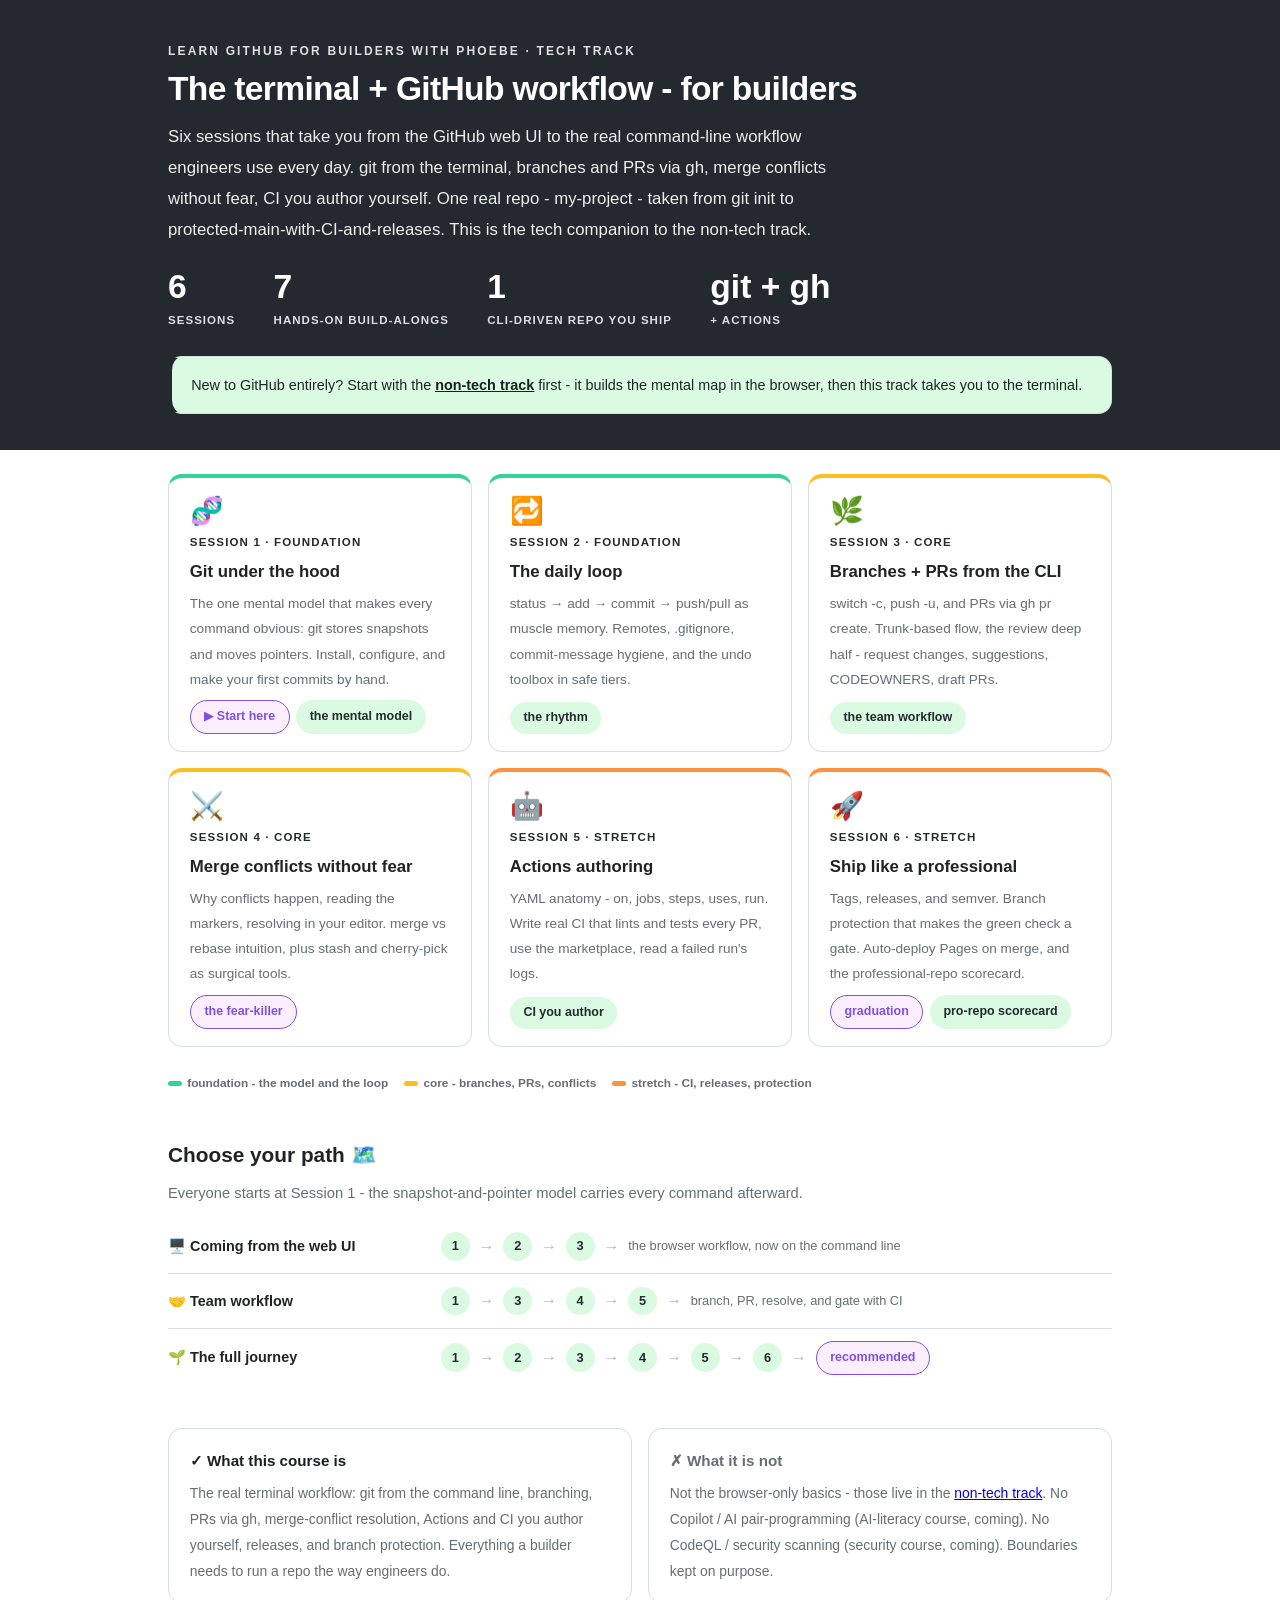
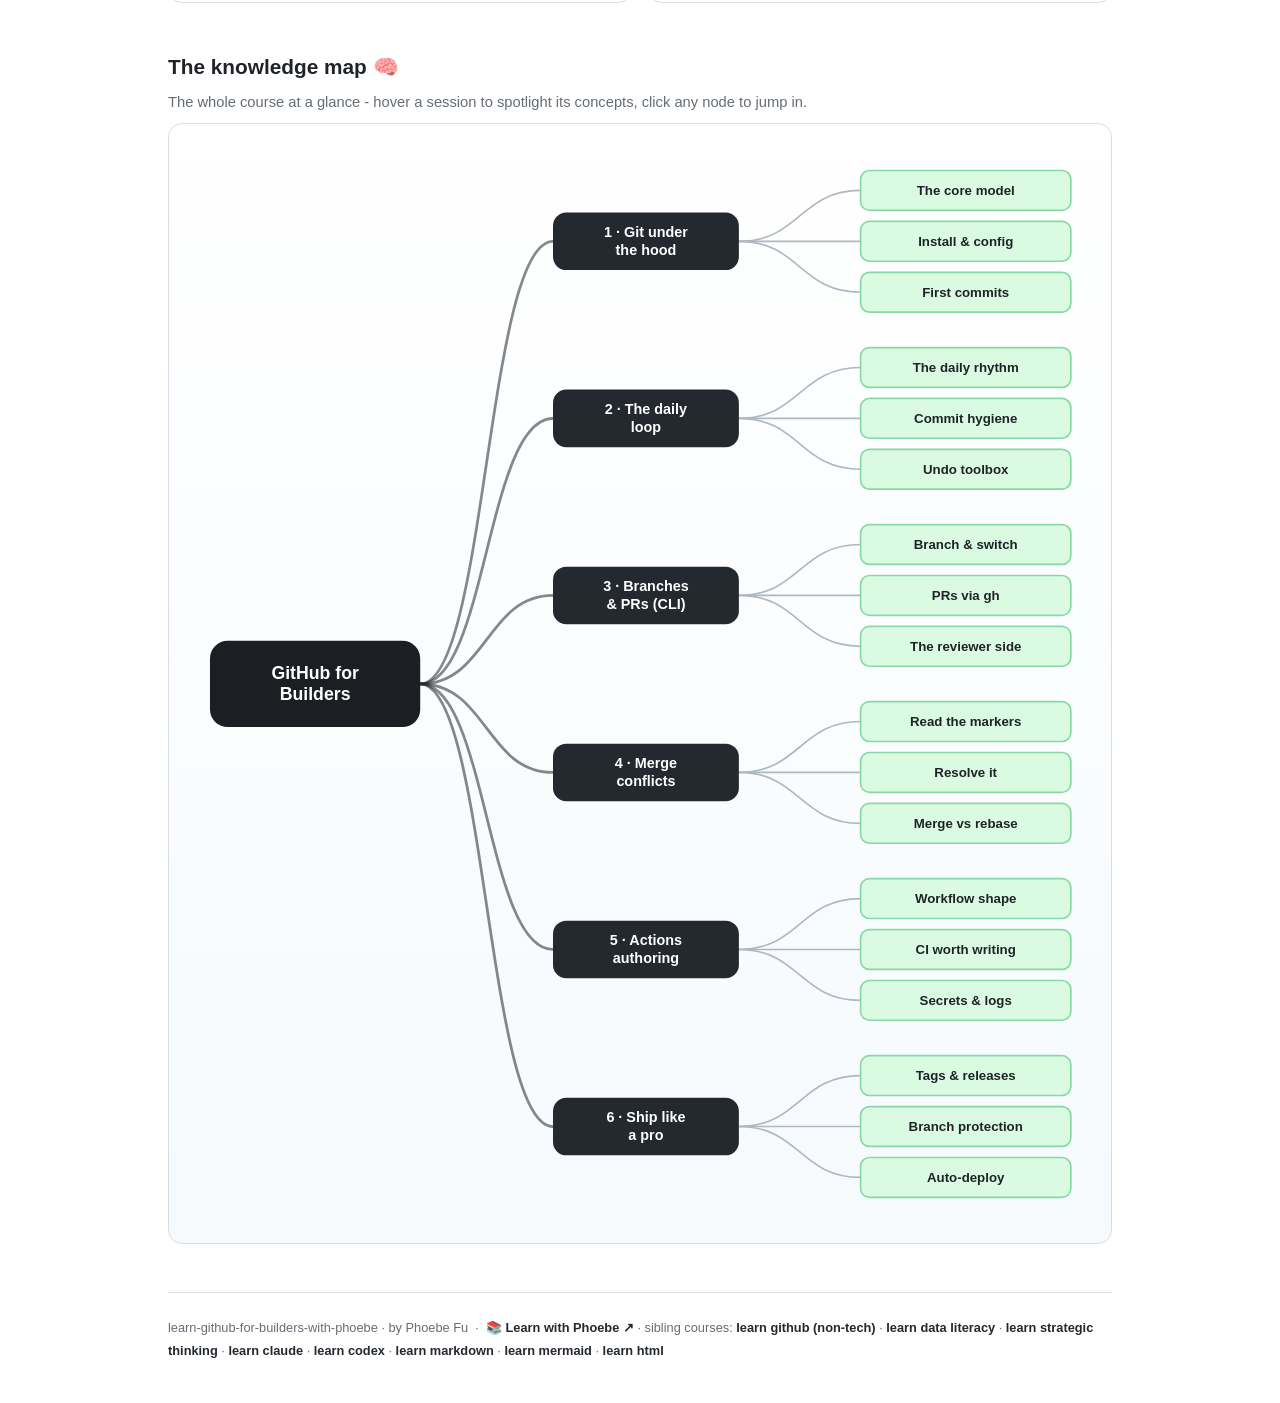
==== index.html @ 773cccbc "Add Learn with Phoebe hub backlink to footers" ====
<!DOCTYPE html>
<html lang="en">
<head>
<meta charset="UTF-8">
<meta name="viewport" content="width=device-width, initial-scale=1.0">
<title>learn github for builders with phoebe - the terminal + GitHub workflow</title>
<link rel="stylesheet" href="assets/style.css?v=1">
<style>
  .stats-row { display: flex; gap: 2.4rem; margin-top: 1.5rem; flex-wrap: wrap; }
  .stat b { display: block; font-size: 2.1rem; font-weight: 800; line-height: 1.05; font-variant-numeric: tabular-nums; }
  .stat span { font-size: .72rem; opacity: .85; text-transform: uppercase; letter-spacing: .09em; font-weight: 600; }

  .course-grid { display: grid; grid-template-columns: repeat(auto-fit, minmax(17rem, 1fr)); gap: 1rem; margin-top: 1.5rem; }
  .course-card {
    border: 1px solid var(--hairline);
    border-top: 4px solid var(--diff, var(--indigo));
    border-radius: var(--radius);
    padding: 1.2rem 1.3rem 1.1rem;
    display: flex;
    flex-direction: column;
    gap: .5rem;
    text-decoration: none;
    color: var(--ink);
    background: #fff;
    transition: box-shadow .15s ease, border-color .15s ease, transform .15s ease;
    position: relative;
  }
  .course-card:hover { border-color: var(--indigo-soft); border-top-color: var(--diff, var(--indigo)); box-shadow: 0 8px 28px rgba(27,31,35,.13); transform: translateY(-3px); }
  .course-card .cicon { font-size: 1.7rem; line-height: 1; }
  .course-card .cnum { font-size: .72rem; font-weight: 700; color: var(--indigo); text-transform: uppercase; letter-spacing: .1em; }
  .course-card h3 { font-size: 1.05rem; font-weight: 800; line-height: 1.3; }
  .course-card p { font-size: .85rem; color: var(--muted); flex: 1; }
  .course-card .meta { display: flex; gap: .4rem; flex-wrap: wrap; }

  .diff-legend { display: flex; gap: 1rem; margin-top: 1.6rem; font-size: .74rem; color: var(--muted); font-weight: 600; flex-wrap: wrap; }
  .diff-legend i { display: inline-block; width: .85rem; height: .35rem; border-radius: 999px; margin-right: .35rem; vertical-align: middle; }

  .paths { margin-top: 2.6rem; }
  .paths h2 { font-size: 1.3rem; font-weight: 800; margin-bottom: .3rem; }
  .paths .plede { color: var(--muted); font-size: .92rem; margin-bottom: .8rem; }
  .path { display: flex; gap: .55rem; align-items: center; padding: .75rem 0; border-bottom: .5px solid var(--hairline); flex-wrap: wrap; }
  .path:last-child { border-bottom: none; }
  .path b { min-width: 16.5rem; font-size: .9rem; }
  .path .pstep { background: var(--indigo-50); color: var(--indigo); border-radius: 999px; padding: .16rem .68rem; font-weight: 700; font-size: .8rem; text-decoration: none; transition: all .12s ease; }
  .path .pstep:hover { background: var(--indigo); color: #fff; }
  .path .parr { color: var(--faint); font-weight: 700; }

  .isnot { display: grid; grid-template-columns: repeat(auto-fit, minmax(17rem, 1fr)); gap: 1rem; margin-top: 2.6rem; }
  .isnot .half { border: 1px solid var(--hairline); border-radius: var(--radius); padding: 1.1rem 1.3rem; background: #fff; }
  .isnot .half h3 { font-size: .95rem; font-weight: 800; margin-bottom: .4rem; }
  .isnot .half p { font-size: .87rem; color: var(--muted); }
  .isnot .is h3 { color: var(--indigo-deep); }
  .isnot .not h3 { color: var(--muted); }

  .newto { margin-top: 1.4rem; border: 1px solid var(--hairline); border-left: 4px solid var(--indigo); border-radius: var(--radius); padding: .9rem 1.2rem; background: var(--indigo-50); color: var(--ink); font-size: .9rem; }
  .newto a { color: var(--indigo-deep); font-weight: 700; }

  .mm-section { margin-top: 1.6rem; }
  .mm-section h2 { font-size: 1.3rem; font-weight: 800; margin-bottom: .2rem; }
  .mm-section .mm-lede { color: var(--muted); font-size: .92rem; margin-bottom: .4rem; }
  .mm-wrap { border: 1px solid var(--hairline); border-radius: var(--radius); background: linear-gradient(180deg,#fff, #F6FAFD); padding: .6rem; overflow-x: auto; }
  .mm-svg { width: 100%; height: auto; display: block; max-width: 60rem; margin: 0 auto; min-width: 34rem; }
  .mm-link { cursor: pointer; text-decoration: none; }
  .mm-node rect { transition: opacity .15s ease, filter .15s ease; }
  .mm-node text { pointer-events: none; }
  .mm-link:hover .mm-node rect { filter: brightness(1.06); }
  .mm-edge { transition: opacity .15s ease; }
</style>
</head>
<body>

<header class="masthead">
  <div class="wrap">
    <div class="eyebrow">Learn GitHub for Builders with Phoebe · Tech track</div>
    <h1>The terminal + GitHub workflow - <span class="accent">for builders</span></h1>
    <p class="sub">Six sessions that take you from the GitHub web UI to the real command-line workflow engineers use every day. git from the terminal, branches and PRs via gh, merge conflicts without fear, CI you author yourself. One real repo - my-project - taken from git init to protected-main-with-CI-and-releases. This is the tech companion to the non-tech track.</p>
    <div class="stats-row">
      <div class="stat"><b data-count="6">6</b><span>sessions</span></div>
      <div class="stat"><b data-count="7">7</b><span>hands-on build-alongs</span></div>
      <div class="stat"><b data-count="1">1</b><span>CLI-driven repo you ship</span></div>
      <div class="stat"><b>git + gh</b><span>+ Actions</span></div>
    </div>
    <div class="newto">
      New to GitHub entirely? Start with the <a href="https://phoebefu6.github.io/learn-github-with-phoebe/">non-tech track</a> first - it builds the mental map in the browser, then this track takes you to the terminal.
    </div>
  </div>
</header>

<main class="wrap">
  

  <section class="section">
    <div class="course-grid">
      <a class="course-card" href="courses/01-git-under-the-hood.html" style="--diff:#34D399">
        <span class="cicon">🧬</span>
        <span class="cnum">Session 1 · foundation</span>
        <h3>Git under the hood</h3>
        <p>The one mental model that makes every command obvious: git stores snapshots and moves pointers. Install, configure, and make your first commits by hand.</p>
        <span class="meta"><span class="pill amber">▶ Start here</span><span class="pill light">the mental model</span></span>
      </a>
      <a class="course-card" href="courses/02-the-daily-loop.html" style="--diff:#34D399">
        <span class="cicon">🔁</span>
        <span class="cnum">Session 2 · foundation</span>
        <h3>The daily loop</h3>
        <p>status → add → commit → push/pull as muscle memory. Remotes, .gitignore, commit-message hygiene, and the undo toolbox in safe tiers.</p>
        <span class="meta"><span class="pill light">the rhythm</span></span>
      </a>
      <a class="course-card" href="courses/03-branches-and-prs-cli.html" style="--diff:#FBBF24">
        <span class="cicon">🌿</span>
        <span class="cnum">Session 3 · core</span>
        <h3>Branches + PRs from the CLI</h3>
        <p>switch -c, push -u, and PRs via gh pr create. Trunk-based flow, the review deep half - request changes, suggestions, CODEOWNERS, draft PRs.</p>
        <span class="meta"><span class="pill light">the team workflow</span></span>
      </a>
      <a class="course-card" href="courses/04-merge-conflicts.html" style="--diff:#FBBF24">
        <span class="cicon">⚔️</span>
        <span class="cnum">Session 4 · core</span>
        <h3>Merge conflicts without fear</h3>
        <p>Why conflicts happen, reading the markers, resolving in your editor. merge vs rebase intuition, plus stash and cherry-pick as surgical tools.</p>
        <span class="meta"><span class="pill amber">the fear-killer</span></span>
      </a>
      <a class="course-card" href="courses/05-actions-authoring.html" style="--diff:#FB923C">
        <span class="cicon">🤖</span>
        <span class="cnum">Session 5 · stretch</span>
        <h3>Actions authoring</h3>
        <p>YAML anatomy - on, jobs, steps, uses, run. Write real CI that lints and tests every PR, use the marketplace, read a failed run's logs.</p>
        <span class="meta"><span class="pill light">CI you author</span></span>
      </a>
      <a class="course-card" href="courses/06-ship-like-a-pro.html" style="--diff:#FB923C">
        <span class="cicon">🚀</span>
        <span class="cnum">Session 6 · stretch</span>
        <h3>Ship like a professional</h3>
        <p>Tags, releases, and semver. Branch protection that makes the green check a gate. Auto-deploy Pages on merge, and the professional-repo scorecard.</p>
        <span class="meta"><span class="pill amber">graduation</span><span class="pill light">pro-repo scorecard</span></span>
      </a>
    </div>
    <div class="diff-legend">
      <span><i style="background:#34D399"></i>foundation - the model and the loop</span>
      <span><i style="background:#FBBF24"></i>core - branches, PRs, conflicts</span>
      <span><i style="background:#FB923C"></i>stretch - CI, releases, protection</span>
    </div>

    <div class="paths">
      <h2>Choose your path 🗺️</h2>
      <p class="plede">Everyone starts at Session 1 - the snapshot-and-pointer model carries every command afterward.</p>
      <div class="path"><b>🖥️ Coming from the web UI</b>
        <a class="pstep" href="courses/01-git-under-the-hood.html">1</a><span class="parr">→</span>
        <a class="pstep" href="courses/02-the-daily-loop.html">2</a><span class="parr">→</span>
        <a class="pstep" href="courses/03-branches-and-prs-cli.html">3</a><span class="parr">→</span>
        <span style="font-size:.8rem;color:var(--muted)">the browser workflow, now on the command line</span>
      </div>
      <div class="path"><b>🤝 Team workflow</b>
        <a class="pstep" href="courses/01-git-under-the-hood.html">1</a><span class="parr">→</span>
        <a class="pstep" href="courses/03-branches-and-prs-cli.html">3</a><span class="parr">→</span>
        <a class="pstep" href="courses/04-merge-conflicts.html">4</a><span class="parr">→</span>
        <a class="pstep" href="courses/05-actions-authoring.html">5</a><span class="parr">→</span>
        <span style="font-size:.8rem;color:var(--muted)">branch, PR, resolve, and gate with CI</span>
      </div>
      <div class="path"><b>🌱 The full journey</b>
        <a class="pstep" href="courses/01-git-under-the-hood.html">1</a><span class="parr">→</span>
        <a class="pstep" href="courses/02-the-daily-loop.html">2</a><span class="parr">→</span>
        <a class="pstep" href="courses/03-branches-and-prs-cli.html">3</a><span class="parr">→</span>
        <a class="pstep" href="courses/04-merge-conflicts.html">4</a><span class="parr">→</span>
        <a class="pstep" href="courses/05-actions-authoring.html">5</a><span class="parr">→</span>
        <a class="pstep" href="courses/06-ship-like-a-pro.html">6</a><span class="parr">→</span>
        <span class="pill amber">recommended</span>
      </div>
    </div>

    <div class="isnot">
      <div class="half is">
        <h3>✓ What this course is</h3>
        <p>The real terminal workflow: git from the command line, branching, PRs via gh, merge-conflict resolution, Actions and CI you author yourself, releases, and branch protection. Everything a builder needs to run a repo the way engineers do.</p>
      </div>
      <div class="half not">
        <h3>✗ What it is not</h3>
        <p>Not the browser-only basics - those live in the <a href="https://phoebefu6.github.io/learn-github-with-phoebe/">non-tech track</a>. No Copilot / AI pair-programming (AI-literacy course, coming). No CodeQL / security scanning (security course, coming). Boundaries kept on purpose.</p>
      </div>
    </div>
  </section>

  <section class="section mm-section">
    <h2>The knowledge map 🧠</h2>
    <p class="mm-lede">The whole course at a glance - hover a session to spotlight its concepts, click any node to jump in.</p>
    <div class="mm-wrap"><div id="mindmap"></div></div>
  </section>

  <footer class="pagefoot">
    <span>learn-github-for-builders-with-phoebe · by Phoebe Fu &nbsp;·&nbsp; 📚 <a href="https://phoebefu6.github.io/learn-with-phoebe/">Learn with Phoebe ↗</a> · sibling courses: <a href="https://phoebefu6.github.io/learn-github-with-phoebe/">learn github (non-tech)</a> · <a href="https://phoebefu6.github.io/learn-data-literacy-with-phoebe/">learn data literacy</a> · <a href="https://phoebefu6.github.io/learn-strategic-thinking-with-phoebe/">learn strategic thinking</a> · <a href="https://phoebefu6.github.io/learn-claude-with-phoebe/">learn claude</a> · <a href="https://phoebefu6.github.io/learn-codex-with-phoebe/">learn codex</a> · <a href="https://phoebefu6.github.io/learn-markdown-with-phoebe/">learn markdown</a> · <a href="https://phoebefu6.github.io/learn-mermaid-with-phoebe/">learn mermaid</a> · <a href="https://phoebefu6.github.io/learn-html-with-phoebe/">learn html</a></span>
  </footer>
</main>

<script>
window.MINDMAP_DATA = {
  title: "GitHub for\nBuilders",
  centerColor: "#1B1F23",
  sessions: [
    { label: "Git under\nthe hood", href: "courses/01-git-under-the-hood.html", color: "#34D399",
      concepts: [
        { label: "The core model", href: "courses/01-git-under-the-hood.html" },
        { label: "Install & config", href: "courses/01-git-under-the-hood.html" },
        { label: "First commits", href: "courses/01-git-under-the-hood.html" } ] },
    { label: "The daily\nloop", href: "courses/02-the-daily-loop.html", color: "#34D399",
      concepts: [
        { label: "The daily rhythm", href: "courses/02-the-daily-loop.html" },
        { label: "Commit hygiene", href: "courses/02-the-daily-loop.html" },
        { label: "Undo toolbox", href: "courses/02-the-daily-loop.html" } ] },
    { label: "Branches\n& PRs (CLI)", href: "courses/03-branches-and-prs-cli.html", color: "#FBBF24",
      concepts: [
        { label: "Branch & switch", href: "courses/03-branches-and-prs-cli.html" },
        { label: "PRs via gh", href: "courses/03-branches-and-prs-cli.html" },
        { label: "The reviewer side", href: "courses/03-branches-and-prs-cli.html" } ] },
    { label: "Merge\nconflicts", href: "courses/04-merge-conflicts.html", color: "#FBBF24",
      concepts: [
        { label: "Read the markers", href: "courses/04-merge-conflicts.html" },
        { label: "Resolve it", href: "courses/04-merge-conflicts.html" },
        { label: "Merge vs rebase", href: "courses/04-merge-conflicts.html" } ] },
    { label: "Actions\nauthoring", href: "courses/05-actions-authoring.html", color: "#FB923C",
      concepts: [
        { label: "Workflow shape", href: "courses/05-actions-authoring.html" },
        { label: "CI worth writing", href: "courses/05-actions-authoring.html" },
        { label: "Secrets & logs", href: "courses/05-actions-authoring.html" } ] },
    { label: "Ship like\na pro", href: "courses/06-ship-like-a-pro.html", color: "#FB923C",
      concepts: [
        { label: "Tags & releases", href: "courses/06-ship-like-a-pro.html" },
        { label: "Branch protection", href: "courses/06-ship-like-a-pro.html" },
        { label: "Auto-deploy", href: "courses/06-ship-like-a-pro.html" } ] }
  ]
};
</script>
<script src="assets/mindmap.js?v=12"></script>
<script src="assets/app.js?v=1"></script>
</body>
</html>
---- assets/style.css ----
/* learn-github-for-builders-with-phoebe - editorial bold design system
   Accent: github ink #24292F + green #2DA44E · Flagship: PR purple #8250DF */

:root {
  --indigo: #24292F;
  --indigo-deep: #1B1F23;
  --indigo-mid: #2DA44E;
  --indigo-soft: #86D9A3;
  --indigo-50: #DAFBE1;
  --ink: #1F2328;
  --muted: #656D76;
  --faint: #AFB8C1;
  --hairline: #D8DEE4;
  --amber: #8250DF;
  --amber-ink: #3E1F79;
  --amber-50: #FBEFFF;
  --paper: #FFFFFF;
  --code-bg: #0D1117;
  --code-ink: #E6EDF3;
  --radius: 14px;
}

* { margin: 0; padding: 0; box-sizing: border-box; }

html { font-size: 16px; scroll-behavior: smooth; }
html.zoom-125 { font-size: 20px; }
html.zoom-150 { font-size: 24px; }

body {
  font-family: "Inter", -apple-system, BlinkMacSystemFont, "Segoe UI", Roboto, sans-serif;
  background: var(--paper);
  color: var(--ink);
  line-height: 1.85;
  font-feature-settings: "tnum";
}

.wrap { max-width: 62rem; margin: 0 auto; padding: 0 1.5rem; }

/* ---------- header band ---------- */
.masthead {
  background: var(--indigo);
  color: #fff;
  padding: 2.5rem 0 2.25rem;
}
.masthead .eyebrow {
  font-size: .75rem;
  letter-spacing: .18em;
  text-transform: uppercase;
  opacity: .85;
  font-weight: 600;
}
.masthead h1 {
  font-size: 2.1rem;
  line-height: 1.15;
  font-weight: 800;
  margin: .5rem 0 .75rem;
  letter-spacing: -.02em;
}
.masthead h1 .accent { color: inherit; }
.masthead .sub { font-size: 1.05rem; opacity: .92; max-width: 44rem; }

.chip-row { display: flex; flex-wrap: wrap; gap: .5rem; margin-top: 1.1rem; }
.chip {
  display: inline-flex;
  align-items: center;
  gap: .35rem;
  border-radius: 999px;
  padding: .25rem .8rem;
  font-size: .78rem;
  font-weight: 600;
  white-space: nowrap;
}
.chip.level { background: #fff; color: var(--indigo); }
.chip.audience { background: rgba(255,255,255,.16); color: #fff; border: 1px solid rgba(255,255,255,.35); }
.chip.time { background: var(--ink); color: #fff; font-variant-numeric: tabular-nums; }

/* ---------- agenda bar ---------- */
.agenda {
  display: flex;
  border-radius: 999px;
  overflow: hidden;
  margin: 1.4rem 0 0;
  font-size: .72rem;
  font-weight: 600;
  text-align: center;
  color: #fff;
}
.agenda span { padding: .45rem .3rem; white-space: nowrap; overflow: hidden; text-overflow: ellipsis; }
.agenda .a1 { background: var(--indigo-deep); }
.agenda .a2 { background: var(--indigo-mid); }
.agenda .a3 { background: var(--amber); color: var(--amber-ink); }
.agenda .a4 { background: var(--indigo-soft); }

/* ---------- toolbar ---------- */
.toolbar {
  position: sticky;
  top: 0;
  z-index: 40;
  background: rgba(255,255,255,.94);
  backdrop-filter: blur(6px);
  border-bottom: 1px solid var(--hairline);
  padding: .55rem 0;
}
.toolbar .wrap { display: flex; align-items: center; gap: .6rem; }
.toolbar .crumb { font-size: .8rem; color: var(--muted); font-weight: 600; margin-right: auto; }
.toolbar .crumb a { color: var(--indigo); text-decoration: none; }
.btn {
  border: 1px solid var(--hairline);
  background: #fff;
  color: var(--ink);
  border-radius: 999px;
  padding: .35rem .9rem;
  font-size: .78rem;
  font-weight: 600;
  cursor: pointer;
  font-family: inherit;
  transition: all .15s ease;
}
.btn:hover { border-color: var(--indigo); color: var(--indigo); }
.btn.primary { background: var(--indigo); border-color: var(--indigo); color: #fff; }
.btn.primary:hover { background: var(--indigo-deep); }

/* ---------- sections ---------- */
main { padding: 2.5rem 0 4rem; }

.section { margin-bottom: 2.8rem; }
.section-kicker { margin-bottom: 1rem; }
.section-kicker .klabel {
  display: block;
  font-size: .72rem;
  text-transform: uppercase;
  letter-spacing: .1em;
  color: var(--indigo);
  font-weight: 700;
  margin-bottom: .35rem;
}
.section-kicker h2 {
  font-size: 1.45rem;
  font-weight: 800;
  letter-spacing: -.01em;
  display: flex;
  align-items: center;
  gap: .7rem;
  flex-wrap: wrap;
}
.section-kicker .tag {
  border-radius: 999px;
  padding: .18rem .7rem;
  font-size: .7rem;
  font-weight: 700;
  text-transform: uppercase;
  letter-spacing: .08em;
}
.tag.concept { background: var(--indigo-50); color: var(--indigo); }
.tag.demo { background: var(--amber-50); color: var(--amber-ink); }
.tag.exercise { background: var(--ink); color: #fff; }

.lede { color: var(--muted); max-width: 46rem; margin-bottom: 1.4rem; line-height: 1.8; }

/* live vs self-study markers on cards */
.mode {
  font-size: .64rem;
  font-weight: 700;
  text-transform: uppercase;
  letter-spacing: .07em;
  padding: .14rem .6rem;
  border-radius: 999px;
  flex: none;
}
.mode.live { background: var(--indigo); color: #fff; }
.mode.self { background: #fff; color: var(--muted); border: 1px solid var(--hairline); }

/* ---------- accordions ---------- */
details.card {
  border: 1px solid var(--hairline);
  border-radius: var(--radius);
  margin-bottom: .8rem;
  overflow: hidden;
  background: #fff;
}
details.card[open] { border-color: var(--indigo-soft); box-shadow: 0 8px 28px rgba(36,41,47,.08); }
details.card summary {
  list-style: none;
  cursor: pointer;
  padding: 1rem 1.25rem;
  display: flex;
  align-items: center;
  gap: .75rem;
  font-weight: 700;
  font-size: 1.02rem;
  user-select: none;
}
details.card summary::-webkit-details-marker { display: none; }
details.card summary .dot {
  width: .6rem; height: .6rem;
  border-radius: 999px;
  background: var(--indigo);
  flex: none;
}
details.card summary .mini { margin-left: auto; font-size: .72rem; color: var(--muted); font-weight: 600; white-space: nowrap; }
details.card summary .caret { transition: transform .2s ease; color: var(--indigo); font-size: .8rem; }
details.card[open] summary .caret { transform: rotate(90deg); }
details.card .body { padding: 0 1.25rem 1.4rem; border-top: 1px solid var(--hairline); padding-top: 1.15rem; }
details.card .body p { margin-bottom: 1.05rem; max-width: 48rem; }
details.card .body p:last-child { margin-bottom: 0; }
details.card .body ul, details.card .body ol { margin: 0 0 1.1rem 1.2rem; max-width: 47rem; }
details.card .body li { margin-bottom: .65rem; }
details.card .body h4 { font-size: .95rem; font-weight: 700; margin: 1.1rem 0 .45rem; }
details.card .body h4:first-child { margin-top: 0; }

/* ---------- pills & legends ---------- */
.legend { display: flex; flex-wrap: wrap; gap: .5rem; margin: 0 0 1.2rem; }
.pill {
  display: inline-flex;
  align-items: center;
  gap: .4rem;
  border-radius: 999px;
  padding: .28rem .85rem;
  font-size: .78rem;
  font-weight: 600;
}
.pill.solid { background: var(--indigo); color: #fff; }
.pill.light { background: var(--indigo-50); color: var(--indigo); }
.pill.inkpill { background: var(--ink); color: #fff; }
.pill.amber, .pill.peach { background: var(--amber-50); color: var(--amber); border: 1.5px solid var(--amber); }
.pill.bare { color: var(--faint); }

/* ---------- 4D grid ---------- */
.grid-2 { display: grid; grid-template-columns: repeat(auto-fit, minmax(15rem, 1fr)); gap: .8rem; margin: .5rem 0 1rem; }
.d-card {
  border: 1px solid var(--hairline);
  border-left: 4px solid var(--indigo);
  border-radius: 10px;
  padding: 1rem 1.1rem;
}
.d-card h4 { font-size: .95rem; margin-bottom: .3rem; }
.d-card h4 .lead-letter { color: var(--indigo); }
.d-card p { font-size: .86rem; color: var(--muted); margin: 0; }

/* ---------- tables ---------- */
table.clean { width: 100%; border-collapse: collapse; font-size: .9rem; margin: .4rem 0 1rem; }
table.clean th {
  text-align: left;
  font-size: .72rem;
  text-transform: uppercase;
  letter-spacing: .08em;
  color: var(--muted);
  padding: .5rem .6rem;
  border-bottom: 2px solid var(--ink);
}
table.clean td { padding: .7rem .6rem; border-bottom: .5px solid var(--hairline); vertical-align: top; line-height: 1.7; }
table.clean td:first-child { font-weight: 600; }

/* ---------- prompt boxes ---------- */
.prompt-box {
  position: relative;
  background: var(--code-bg);
  color: var(--code-ink);
  border-radius: var(--radius);
  padding: 1.1rem 1.2rem;
  margin: 1rem 0 1.2rem;
  font-family: "SF Mono", ui-monospace, Menlo, Consolas, monospace;
  font-size: .84rem;
  line-height: 1.65;
  white-space: pre-wrap;
  word-break: break-word;
}
.prompt-box .label {
  position: absolute;
  top: -0.7rem;
  left: 1rem;
  background: var(--indigo);
  color: #fff;
  font-family: "Inter", -apple-system, sans-serif;
  font-size: .68rem;
  font-weight: 700;
  letter-spacing: .06em;
  text-transform: uppercase;
  border-radius: 999px;
  padding: .15rem .7rem;
}
.prompt-box.bad .label { background: var(--faint); color: var(--ink); }
.prompt-box.good .label { background: var(--amber); color: var(--amber-ink); }
.copy-btn {
  position: absolute;
  top: .7rem;
  right: .7rem;
  background: rgba(255,255,255,.1);
  border: 1px solid rgba(255,255,255,.25);
  color: #fff;
  border-radius: 999px;
  padding: .25rem .8rem;
  font-size: .72rem;
  font-weight: 600;
  cursor: pointer;
  font-family: "Inter", -apple-system, sans-serif;
  transition: background .15s ease;
}
.copy-btn:hover { background: rgba(255,255,255,.22); }
.copy-btn.copied { background: var(--amber); border-color: var(--amber); color: var(--amber-ink); }

/* ---------- demo steps ---------- */
.steps { counter-reset: step; margin: .6rem 0 1rem; }
.step {
  display: flex;
  gap: .9rem;
  padding: .85rem 0;
  border-bottom: .5px solid var(--hairline);
}
.step:last-child { border-bottom: none; }
.step::before {
  counter-increment: step;
  content: counter(step);
  flex: none;
  width: 1.7rem; height: 1.7rem;
  border-radius: 999px;
  background: var(--indigo-50);
  color: var(--indigo);
  font-weight: 700;
  font-size: .85rem;
  display: inline-flex;
  align-items: center;
  justify-content: center;
  margin-top: .1rem;
}
.step p { margin: 0; }

/* ---------- callouts ---------- */
.callout {
  border-radius: var(--radius);
  padding: 1rem 1.2rem;
  margin: 1rem 0;
  font-size: .92rem;
}
.callout.tip { background: var(--indigo-50); border-left: 4px solid var(--indigo); }
.callout.win { background: var(--amber-50); border-left: 4px solid var(--amber); }
.callout strong:first-child { display: block; margin-bottom: .2rem; }

.callout.example {
  background: #FFFFFF;
  border: 1px solid var(--hairline);
  border-left: 4px solid var(--amber);
  font-size: .9rem;
}
.callout.example .ex-pill {
  display: inline-block;
  background: var(--amber);
  color: var(--amber-ink);
  border-radius: 999px;
  padding: .15rem .7rem;
  font-size: .68rem;
  font-weight: 700;
  text-transform: uppercase;
  letter-spacing: .06em;
  margin-bottom: .5rem;
}
.callout.example p { margin: 0 0 .75rem; max-width: 47rem; }
.callout.example p:last-child { margin-bottom: 0; }
.callout.example ul { margin: 0 0 0 1.1rem; max-width: 46rem; }
.callout.example li { margin-bottom: .6rem; }
.callout.example li:last-child { margin-bottom: 0; }

/* ---------- zoomable figures ---------- */
figure.zoomable {
  border: 1px solid var(--hairline);
  border-radius: var(--radius);
  padding: 1.2rem;
  margin: 1rem 0 1.4rem;
  cursor: zoom-in;
  transition: box-shadow .15s ease;
  background: #fff;
}
figure.zoomable:hover { box-shadow: 0 8px 28px rgba(36,41,47,.12); }
figure.zoomable svg, figure.zoomable img { width: 100%; height: auto; display: block; }
figure.zoomable figcaption {
  margin-top: .6rem;
  font-size: .76rem;
  color: var(--muted);
  font-weight: 600;
  display: flex;
  align-items: center;
  gap: .4rem;
}

.lightbox {
  position: fixed;
  inset: 0;
  z-index: 100;
  background: rgba(31,35,40,.9);
  display: none;
  align-items: center;
  justify-content: center;
  padding: 3vh 3vw;
  cursor: zoom-out;
}
.lightbox.open { display: flex; }
.lightbox .inner {
  background: #fff;
  border-radius: var(--radius);
  padding: 2rem;
  max-width: 94vw;
  max-height: 92vh;
  overflow: auto;
}
.lightbox .inner svg, .lightbox .inner img { width: min(88vw, 70rem); height: auto; }
.lightbox .close-hint {
  position: fixed;
  top: 1rem; right: 1.4rem;
  color: #fff;
  font-size: .8rem;
  font-weight: 600;
  opacity: .8;
}

/* ---------- courses covered ---------- */
.covered { border: 1px solid var(--hairline); border-radius: var(--radius); overflow: hidden; }
.covered-row {
  display: flex;
  align-items: baseline;
  gap: .8rem;
  padding: .75rem 1.1rem;
  border-bottom: .5px solid var(--hairline);
  font-size: .9rem;
}
.covered-row:last-child { border-bottom: none; }
.covered-row .status { flex: none; }
.covered-row .name { font-weight: 600; }
.covered-row .note { margin-left: auto; color: var(--muted); font-size: .78rem; text-align: right; }

/* ---------- cheat sheet footer ---------- */
.cheat {
  background: var(--ink);
  color: #fff;
  border-radius: var(--radius);
  padding: 1.6rem 1.6rem 1.3rem;
  margin-top: 3rem;
}
.cheat h3 { font-size: 1.1rem; margin-bottom: 1rem; }
.cheat h3 span { color: var(--indigo-soft); }
.cheat .grid-2 { gap: 1rem; }
.cheat .cheat-item { border-left: 3px solid var(--indigo-mid); padding-left: .8rem; }
.cheat .cheat-item b { display: block; font-size: .85rem; color: var(--indigo-soft); }
.cheat .cheat-item span { font-size: .82rem; opacity: .85; }

footer.pagefoot {
  border-top: 1px solid var(--hairline);
  margin-top: 3rem;
  padding: 1.4rem 0 2.5rem;
  font-size: .8rem;
  color: var(--muted);
  display: flex;
  justify-content: space-between;
  flex-wrap: wrap;
  gap: .8rem;
}
footer.pagefoot a { color: var(--indigo); text-decoration: none; font-weight: 600; }

/* ---------- wayfinding: reading progress + section dots + part numbers ---------- */

#progress-bar {
  position: fixed;
  top: 0; left: 0;
  height: 3px;
  width: 0;
  background: linear-gradient(90deg, var(--indigo), var(--amber));
  z-index: 90;
}

.pagenav {
  position: fixed;
  right: 1.1rem;
  top: 50%;
  transform: translateY(-50%);
  z-index: 50;
  display: flex;
  flex-direction: column;
  gap: .55rem;
}
.pagenav a {
  width: .68rem; height: .68rem;
  border-radius: 999px;
  background: #fff;
  border: 2px solid var(--faint);
  display: block;
  position: relative;
  transition: all .15s ease;
}
.pagenav a:hover { border-color: var(--indigo); transform: scale(1.3); }
.pagenav a.active { background: var(--indigo); border-color: var(--indigo); }
.pagenav a .nlabel {
  position: absolute;
  right: 1.4rem;
  top: 50%;
  transform: translateY(-50%);
  background: var(--ink);
  color: #fff;
  font-size: .7rem;
  font-weight: 600;
  padding: .22rem .65rem;
  border-radius: 6px;
  white-space: nowrap;
  opacity: 0;
  pointer-events: none;
  transition: opacity .15s ease;
}
.pagenav a:hover .nlabel { opacity: 1; }
@media (max-width: 74rem) { .pagenav { display: none; } }

main { counter-reset: partnum -1; }
.section .section-kicker { position: relative; }
.section .section-kicker::before {
  counter-increment: partnum;
  content: counter(partnum, decimal-leading-zero);
  position: absolute;
  right: 0;
  top: -1.2rem;
  font-size: 4.4rem;
  font-weight: 800;
  color: var(--indigo-50);
  line-height: 1;
  font-variant-numeric: tabular-nums;
  pointer-events: none;
  z-index: 0;
}
.section .section-kicker > * { position: relative; z-index: 1; }

details.card summary { transition: background .15s ease; }
details.card summary:hover { background: #FAFBFC; }

/* ---------- journey strip: you are here in the series ---------- */
.journey {
  display: flex;
  align-items: center;
  gap: .45rem;
  margin-top: 1.1rem;
  flex-wrap: wrap;
}
.journey .jlabel { font-size: .7rem; font-weight: 700; text-transform: uppercase; letter-spacing: .09em; opacity: .8; margin-right: .3rem; }
.journey a {
  width: 1.7rem; height: 1.7rem;
  border-radius: 999px;
  display: inline-flex;
  align-items: center;
  justify-content: center;
  font-size: .8rem;
  font-weight: 700;
  text-decoration: none;
  color: #fff;
  border: 1.5px solid rgba(255,255,255,.45);
  transition: all .15s ease;
  font-variant-numeric: tabular-nums;
}
.journey a:hover { border-color: #fff; transform: scale(1.12); }
.journey a.here { background: #fff; color: var(--indigo); border-color: #fff; }
.journey a.dd-chip { width: auto; border-radius: 999px; padding: 0 .7rem; font-size: .72rem; }

/* ---------- check-yourself quiz ---------- */
.quiz-q {
  border: 1px solid var(--hairline);
  border-radius: var(--radius);
  padding: 1.1rem 1.25rem 1rem;
  margin-bottom: .9rem;
  background: #fff;
}
.quiz-q .qtext { font-weight: 700; margin-bottom: .7rem; }
.quiz-q .qopt {
  display: block;
  width: 100%;
  text-align: left;
  background: #fff;
  border: 1px solid var(--hairline);
  border-radius: 10px;
  padding: .6rem .9rem;
  margin-bottom: .5rem;
  font-size: .9rem;
  font-family: inherit;
  color: var(--ink);
  cursor: pointer;
  transition: all .15s ease;
}
.quiz-q .qopt:hover { border-color: var(--indigo); background: var(--indigo-50); }
.quiz-q .qopt.correct { background: var(--indigo); border-color: var(--indigo); color: #fff; font-weight: 600; }
.quiz-q .qopt.correct::after { content: "  ✓"; }
.quiz-q .qopt.wrong { background: #FEF2F2; border-color: #FCA5A5; color: #991B1B; animation: qshake .3s ease; }
.quiz-q .qopt.wrong::after { content: "  ✗ try again"; font-size: .78rem; }
.quiz-q .qopt:disabled { cursor: default; }
.quiz-q .qwhy {
  display: none;
  background: var(--amber-50);
  border-left: 4px solid var(--amber);
  border-radius: 8px;
  padding: .6rem .9rem;
  font-size: .86rem;
  margin-top: .3rem;
}
.quiz-q.answered .qwhy { display: block; }
@keyframes qshake {
  0%, 100% { transform: translateX(0); }
  25% { transform: translateX(-5px); }
  75% { transform: translateX(5px); }
}
.quiz-score { font-weight: 700; color: var(--indigo); margin-top: .4rem; }

@media (prefers-reduced-motion: reduce) {
  .quiz-q .qopt.wrong { animation: none; }
  .journey a:hover { transform: none; }
}

/* ---------- micro-interactions (react-bits inspired, vanilla) ---------- */

/* BlurText: staggered word reveal on the masthead headline */
.masthead h1 .bw {
  display: inline-block;
  opacity: 0;
  filter: blur(8px);
  transform: translateY(.35em);
  animation: bw-in .7s cubic-bezier(.22,.9,.35,1) forwards;
  animation-delay: var(--bw-delay, 0s);
}
@keyframes bw-in {
  to { opacity: 1; filter: blur(0); transform: translateY(0); }
}

/* SpotlightCard: cursor-following highlight on accordion cards */
details.card { position: relative; }
details.card::after {
  content: "";
  position: absolute;
  inset: 0;
  pointer-events: none;
  opacity: 0;
  transition: opacity .3s ease;
  background: radial-gradient(320px circle at var(--mx, 50%) var(--my, 50%), rgba(36,41,47,.09), transparent 65%);
}
details.card:hover::after { opacity: 1; }

/* ScrollReveal: sections rise in as they enter the viewport */
.js-reveal .section {
  opacity: 0;
  transform: translateY(16px);
  transition: opacity .6s ease, transform .6s cubic-bezier(.22,.9,.35,1);
}
.js-reveal .section.revealed { opacity: 1; transform: none; }

@media (prefers-reduced-motion: reduce) {
  .masthead h1 .bw { animation: none; opacity: 1; filter: none; transform: none; }
  details.card::after { display: none; }
  .js-reveal .section { opacity: 1; transform: none; transition: none; }
}

@media (max-width: 40rem) {
  .masthead h1 { font-size: 1.6rem; }
  .agenda span { font-size: .6rem; }
  .toolbar .crumb { display: none; }
}

@media print {
  .toolbar, .copy-btn { display: none; }
  details.card { border: 1px solid #ccc; }
}

/* ---------- interactive widgets (data literacy course) ---------- */
.widget {
  border: 1.5px solid var(--indigo-soft);
  border-radius: var(--radius);
  padding: 1.4rem 1.5rem 1.5rem;
  margin: 1.4rem 0;
  background: linear-gradient(180deg, #FBFDFC, #FFFFFF 55%);
  box-shadow: 0 8px 28px rgba(36,41,47,.07);
}
.wg-title { font-weight: 800; font-size: 1.02rem; color: var(--indigo-deep); margin-bottom: .6rem; }
.wg-note { font-size: .92rem; color: var(--muted); margin-top: .7rem; line-height: 1.7; }
.wg-grid { display: flex; flex-wrap: wrap; gap: .8rem 1.1rem; margin: .6rem 0 .9rem; }
.wg-field { display: flex; flex-direction: column; gap: .25rem; min-width: 9.5rem; flex: 1; }
.wg-field.wide { min-width: 100%; }
.wg-field > span { font-size: .8rem; font-weight: 700; color: var(--muted); letter-spacing: .02em; }
.wg-input {
  font: 600 1rem Inter, sans-serif; color: var(--ink);
  padding: .45rem .6rem; border: 1.5px solid var(--hairline); border-radius: 9px;
  background: #fff; width: 100%;
}
.wg-input:focus { outline: none; border-color: var(--indigo); }
.wg-slider { width: 100%; accent-color: var(--indigo); height: 2rem; }
.wg-btnrow { display: flex; flex-wrap: wrap; gap: .5rem; margin-top: .5rem; }
.wg-btn {
  font: 700 .85rem Inter, sans-serif; color: var(--indigo-deep);
  background: var(--indigo-50); border: 1.5px solid var(--indigo-soft);
  border-radius: 999px; padding: .4rem .95rem; cursor: pointer; transition: all .15s;
}
.wg-btn:hover:not(:disabled) { background: var(--indigo); color: #fff; }
.wg-btn:disabled { opacity: .35; cursor: default; }
.wg-btn.big { font-size: .95rem; padding: .55rem 1.2rem; margin: .6rem 0 0; }
.wg-btn.right { background: #E8F5EE; border-color: #1E7A46; color: #1E7A46; }
.wg-btn.wrong { animation: wgshake .4s; background: #FEF2F2; border-color: #FCA5A5; color: #991B1B; }
@keyframes wgshake { 0%,100%{transform:translateX(0)} 25%{transform:translateX(-5px)} 75%{transform:translateX(5px)} }
.wg-sort-row { padding: .75rem 0; border-top: 1px solid var(--hairline); }
.wg-sort-row:first-of-type { border-top: none; }
.wg-sort-text { font-weight: 600; margin-bottom: .45rem; }
.wg-sort-row.done .wg-btn:not(.right) { opacity: .3; pointer-events: none; }
.wg-why { font-size: .9rem; color: #1E7A46; font-weight: 600; margin-top: .45rem; }
.wg-score { margin-top: .9rem; font-weight: 800; color: var(--indigo-deep); }
.wg-outrow { display: flex; flex-wrap: wrap; gap: .8rem; margin: .8rem 0 .2rem; }
.wg-out {
  flex: 1; min-width: 8.5rem; background: var(--indigo-50);
  border-radius: 12px; padding: .7rem .9rem; line-height: 1.45;
}
.wg-out b { display: block; font-size: .74rem; text-transform: uppercase; letter-spacing: .08em; color: var(--muted); }
.wg-out span { font-size: 1.45rem; font-weight: 800; color: var(--indigo-deep); font-feature-settings: "tnum"; }
.wg-out em { display: block; font-style: normal; font-size: .8rem; font-weight: 700; }
.wg-out em.up { color: #1E7A46; } .wg-out em.down { color: #B42318; } .wg-out em.flat { color: var(--muted); }
.wg-out.big { background: var(--amber-50); }
.wg-out.big span { color: var(--amber); }
.wg-out.big.neg span { color: #B42318; }
.wg-svgwrap { margin: .8rem 0 .3rem; }
.wg-svgwrap svg { width: 100%; height: auto; display: block; }
.wg-funnel { margin: .9rem 0 .3rem; display: flex; flex-direction: column; gap: .45rem; }
.wg-frow { display: flex; align-items: center; gap: .7rem; }
.wg-fname { width: 7.5rem; font-size: .85rem; font-weight: 700; color: var(--ink); text-align: right; flex-shrink: 0; }
.wg-fbar { flex: 1; background: #F6F1E7; border-radius: 999px; height: 1.5rem; overflow: hidden; }
.wg-ffill { height: 100%; background: var(--indigo-mid); border-radius: 999px; transition: width .25s; }
.wg-frow.leak .wg-ffill { background: #DC6803; }
.wg-fnum { width: 12.5rem; font-size: .82rem; font-weight: 600; color: var(--muted); flex-shrink: 0; }
.wg-frow.leak .wg-fnum { color: #B42318; }
.wg-rfmcard { border-radius: 12px; padding: .9rem 1.1rem; margin-top: .8rem; border: 1.5px solid var(--hairline); }
.wg-rfmcard b { font-size: 1.05rem; }
.wg-rfmcard p { margin-top: .3rem; line-height: 1.65; }
.wg-rfmcard.good { background: #E8F5EE; border-color: #9BD9B9; }
.wg-rfmcard.mid { background: var(--amber-50); border-color: var(--indigo-soft); }
.wg-rfmcard.bad { background: #FEF2F2; border-color: #FCA5A5; }
@media (max-width: 640px) {
  .wg-fname { width: 5.2rem; font-size: .75rem; }
  .wg-fnum { width: 8rem; font-size: .72rem; }
}

/* ---------- mdpreview widget ---------- */
.wg-mdwrap { display: grid; grid-template-columns: 1fr 1fr; gap: .9rem; margin: .8rem 0 .3rem; }
@media (max-width: 720px) { .wg-mdwrap { grid-template-columns: 1fr; } }
.wg-mdinput {
  font: 500 .88rem/1.6 "SF Mono", Menlo, Consolas, monospace;
  min-height: 17rem; padding: .8rem .9rem; resize: vertical;
  border: 1.5px solid var(--hairline); border-radius: 10px;
  background: var(--code-bg); color: var(--code-ink);
}
.wg-mdinput:focus { outline: none; border-color: var(--indigo-mid); }
.wg-mdpreview {
  border: 1.5px solid var(--hairline); border-radius: 10px;
  padding: .9rem 1.1rem; background: #fff; overflow-x: auto; line-height: 1.7;
}
.wg-mdpreview h2 { font-size: 1.3rem; margin: .3rem 0 .5rem; padding-bottom: .3rem; border-bottom: 1px solid var(--hairline); }
.wg-mdpreview h3 { font-size: 1.1rem; margin: .7rem 0 .4rem; }
.wg-mdpreview h4 { font-size: .98rem; margin: .6rem 0 .3rem; }
.wg-mdpreview p { margin: .4rem 0; }
.wg-mdpreview ul { margin: .4rem 0 .4rem 1.3rem; }
.wg-mdpreview code { background: var(--indigo-50); border-radius: 5px; padding: .1rem .35rem; font-size: .85em; }
.wg-mdpreview a { color: #0969DA; font-weight: 600; }
.wg-mdpreview blockquote { border-left: 3px solid var(--indigo-soft); color: var(--muted); padding: .2rem 0 .2rem .8rem; margin: .5rem 0; }
.wg-mdpreview table { border-collapse: collapse; margin: .5rem 0; }
.wg-mdpreview th, .wg-mdpreview td { border: 1px solid var(--hairline); padding: .3rem .7rem; font-size: .9rem; }
.wg-mdpreview th { background: var(--indigo-50); }

/* ---------- terminal / code-along blocks (tech track) ---------- */
.termbox {
  background: var(--code-bg); color: var(--code-ink); border-radius: 10px;
  padding: .9rem 1.1rem; margin: .8rem 0; overflow-x: auto;
  font: 500 .88rem/1.7 "SF Mono", Menlo, Consolas, monospace;
}
.termbox .cmt { color: #8B949E; }
.termbox .cmd { color: #7EE787; }
.termbox .cmd::before { content: "$ "; color: #58A6FF; }
.termbox .out { color: #C9D1D9; }
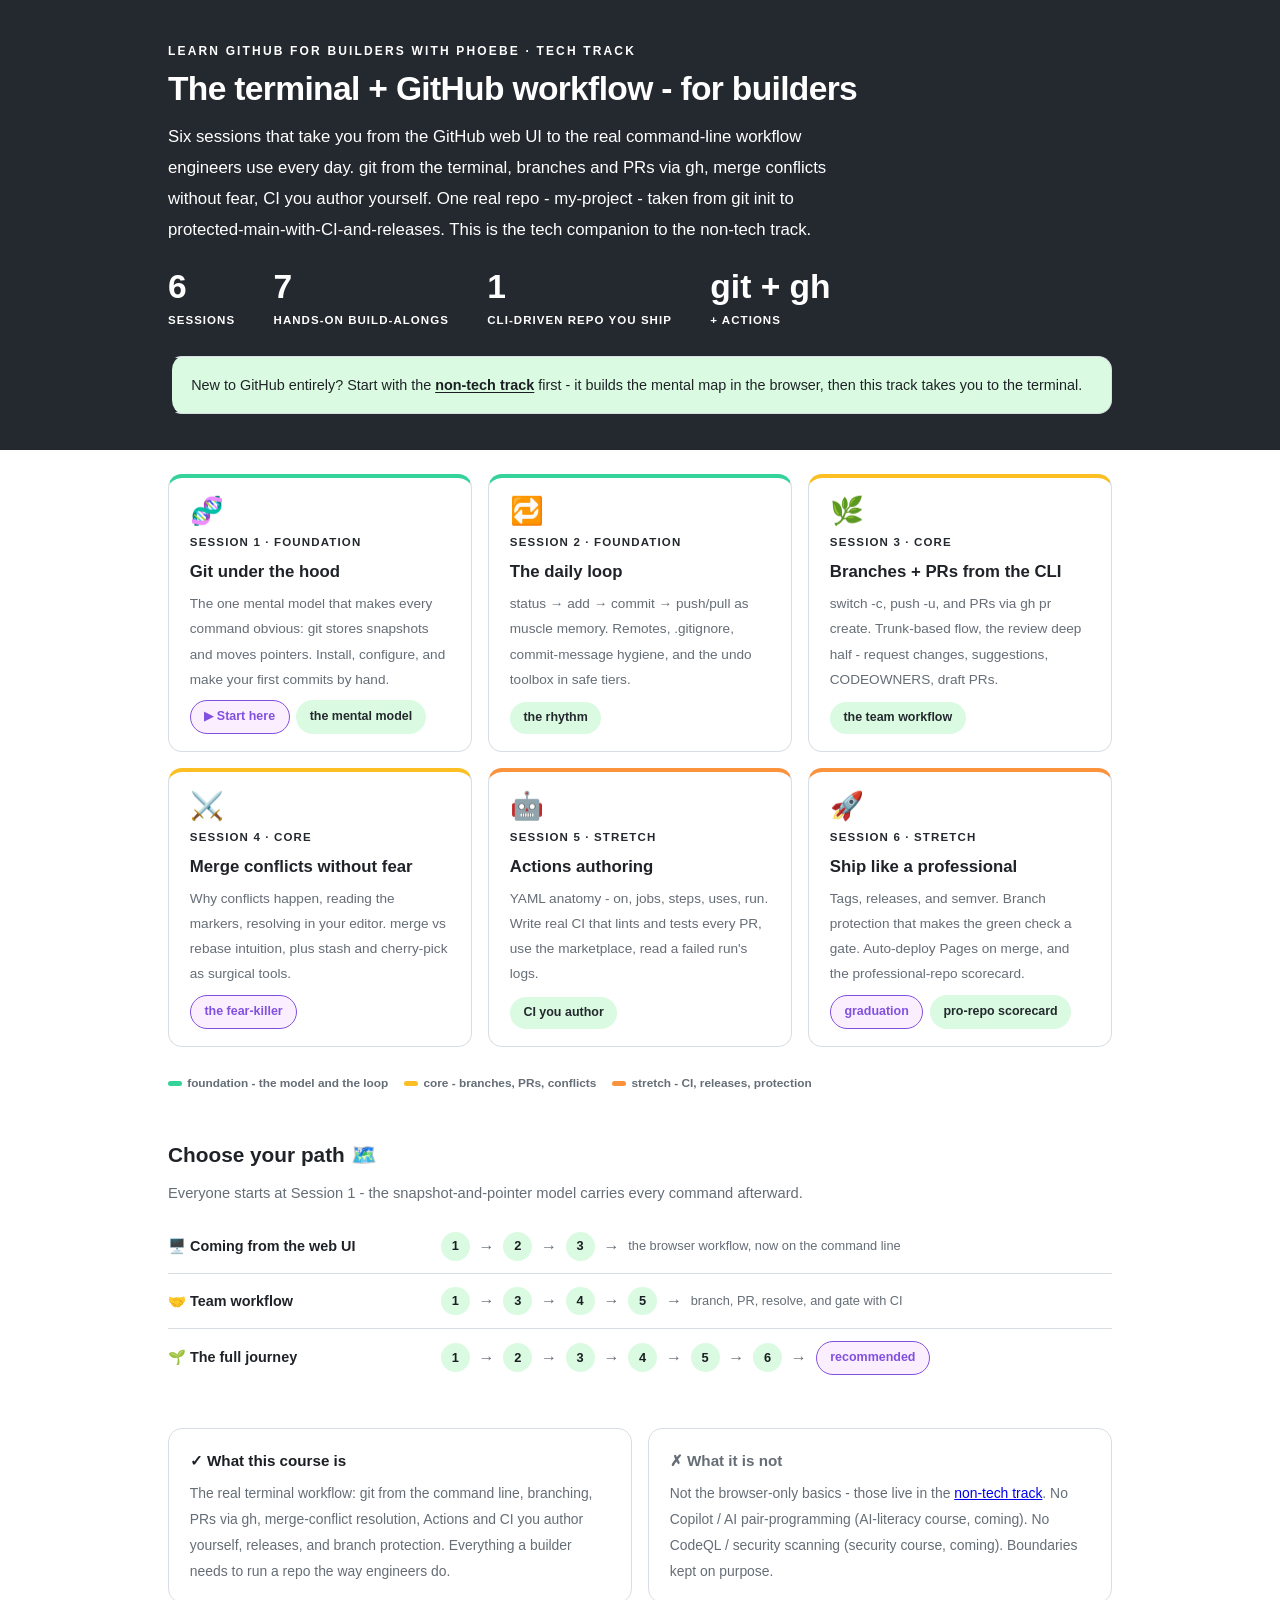
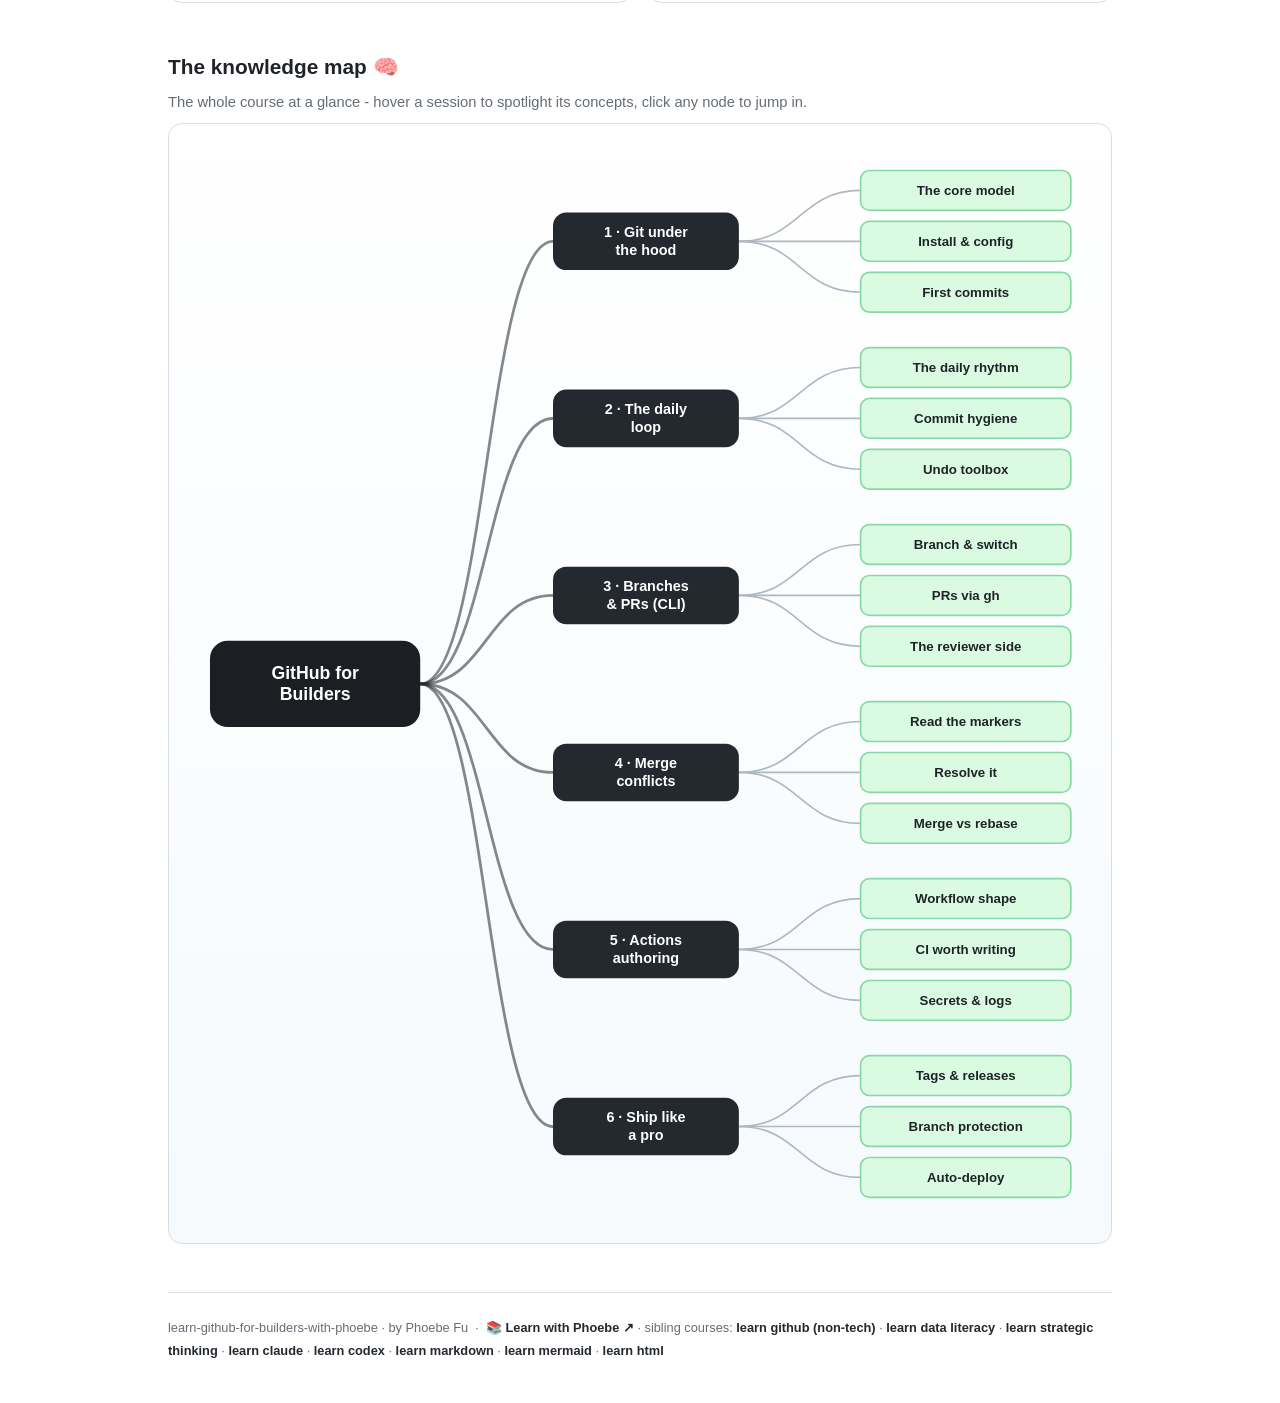
==== commit 27b19803: "Light surfaces everywhere: lightbox, cheat panel, code boxes; contrast and phone-width fixes Every d" ====
--- a/index.html
+++ b/index.html
@@ -3,12 +3,27 @@
 <head>
 <meta charset="UTF-8">
 <meta name="viewport" content="width=device-width, initial-scale=1.0">
+<!-- social:start -->
+<meta name="description" content="Six sessions that take you from the GitHub web UI to the real command-line workflow engineers use every day. git from the terminal, branches and PRs via gh, merge conflicts without fear, CI you...">
+<meta property="og:type" content="article">
+<meta property="og:site_name" content="Learn with Phoebe">
+<meta property="og:title" content="learn github for builders with phoebe - the terminal + GitHub workflow">
+<meta property="og:description" content="Six sessions that take you from the GitHub web UI to the real command-line workflow engineers use every day. git from the terminal, branches and PRs via gh, merge conflicts without fear, CI you...">
+<meta property="og:url" content="https://phoebefu6.github.io/learn-github-for-builders-with-phoebe/">
+<meta property="og:image" content="https://phoebefu6.github.io/learn-github-for-builders-with-phoebe/assets/og-cover.png">
+<meta property="og:image:width" content="1200">
+<meta property="og:image:height" content="630">
+<meta name="twitter:card" content="summary_large_image">
+<meta name="twitter:title" content="learn github for builders with phoebe - the terminal + GitHub workflow">
+<meta name="twitter:description" content="Six sessions that take you from the GitHub web UI to the real command-line workflow engineers use every day. git from the terminal, branches and PRs via gh, merge conflicts without fear, CI you...">
+<meta name="twitter:image" content="https://phoebefu6.github.io/learn-github-for-builders-with-phoebe/assets/og-cover.png">
+<!-- social:end -->
 <title>learn github for builders with phoebe - the terminal + GitHub workflow</title>
-<link rel="stylesheet" href="assets/style.css?v=1">
+<link rel="stylesheet" href="assets/style.css?v=42">
 <style>
   .stats-row { display: flex; gap: 2.4rem; margin-top: 1.5rem; flex-wrap: wrap; }
   .stat b { display: block; font-size: 2.1rem; font-weight: 800; line-height: 1.05; font-variant-numeric: tabular-nums; }
-  .stat span { font-size: .72rem; opacity: .85; text-transform: uppercase; letter-spacing: .09em; font-weight: 600; }
+  .stat span { font-size: .72rem; opacity: 1; text-transform: uppercase; letter-spacing: .09em; font-weight: 600; }
 
   .course-grid { display: grid; grid-template-columns: repeat(auto-fit, minmax(17rem, 1fr)); gap: 1rem; margin-top: 1.5rem; }
   .course-card {
@@ -41,9 +56,9 @@
   .path { display: flex; gap: .55rem; align-items: center; padding: .75rem 0; border-bottom: .5px solid var(--hairline); flex-wrap: wrap; }
   .path:last-child { border-bottom: none; }
   .path b { min-width: 16.5rem; font-size: .9rem; }
-  .path .pstep { background: var(--indigo-50); color: var(--indigo); border-radius: 999px; padding: .16rem .68rem; font-weight: 700; font-size: .8rem; text-decoration: none; transition: all .12s ease; }
+  .path .pstep { background: var(--indigo-50); color: var(--indigo-deep); border-radius: 999px; padding: .16rem .68rem; font-weight: 700; font-size: .8rem; text-decoration: none; transition: all .12s ease; }
   .path .pstep:hover { background: var(--indigo); color: #fff; }
-  .path .parr { color: var(--faint); font-weight: 700; }
+  .path .parr { color: var(--muted); font-weight: 700; }
 
   .isnot { display: grid; grid-template-columns: repeat(auto-fit, minmax(17rem, 1fr)); gap: 1rem; margin-top: 2.6rem; }
   .isnot .half { border: 1px solid var(--hairline); border-radius: var(--radius); padding: 1.1rem 1.3rem; background: #fff; }
@@ -228,7 +243,7 @@
   ]
 };
 </script>
-<script src="assets/mindmap.js?v=12"></script>
-<script src="assets/app.js?v=1"></script>
+<script src="assets/mindmap.js?v=17"></script>
+<script src="assets/app.js?v=42"></script>
 </body>
 </html>
--- a/assets/style.css
+++ b/assets/style.css
@@ -15,8 +15,8 @@
   --amber-ink: #3E1F79;
   --amber-50: #FBEFFF;
   --paper: #FFFFFF;
-  --code-bg: #0D1117;
-  --code-ink: #E6EDF3;
+  --code-bg: #DAFBE1;
+  --code-ink: #1F2328;
   --radius: 14px;
 }
 
@@ -46,7 +46,7 @@
   font-size: .75rem;
   letter-spacing: .18em;
   text-transform: uppercase;
-  opacity: .85;
+  opacity: 1;
   font-weight: 600;
 }
 .masthead h1 {
@@ -57,7 +57,7 @@
   letter-spacing: -.02em;
 }
 .masthead h1 .accent { color: inherit; }
-.masthead .sub { font-size: 1.05rem; opacity: .92; max-width: 44rem; }
+.masthead .sub { font-size: 1.05rem; opacity: 1; max-width: 44rem; }
 
 .chip-row { display: flex; flex-wrap: wrap; gap: .5rem; margin-top: 1.1rem; }
 .chip {
@@ -71,7 +71,7 @@
   white-space: nowrap;
 }
 .chip.level { background: #fff; color: var(--indigo); }
-.chip.audience { background: rgba(255,255,255,.16); color: #fff; border: 1px solid rgba(255,255,255,.35); }
+.chip.audience { background: rgba(255,255,255,.08); color: #fff; border: 1px solid rgba(255,255,255,.35); }
 .chip.time { background: var(--ink); color: #fff; font-variant-numeric: tabular-nums; }
 
 /* ---------- agenda bar ---------- */
@@ -87,9 +87,9 @@
 }
 .agenda span { padding: .45rem .3rem; white-space: nowrap; overflow: hidden; text-overflow: ellipsis; }
 .agenda .a1 { background: var(--indigo-deep); }
-.agenda .a2 { background: var(--indigo-mid); }
-.agenda .a3 { background: var(--amber); color: var(--amber-ink); }
-.agenda .a4 { background: var(--indigo-soft); }
+.agenda .a2 { background: var(--indigo-mid); color: var(--ink); }
+.agenda .a3 { background: var(--amber); color: #fff; }
+.agenda .a4 { background: var(--indigo-soft); color: var(--ink); }
 
 /* ---------- toolbar ---------- */
 .toolbar {
@@ -101,8 +101,9 @@
   border-bottom: 1px solid var(--hairline);
   padding: .55rem 0;
 }
-.toolbar .wrap { display: flex; align-items: center; gap: .6rem; }
-.toolbar .crumb { font-size: .8rem; color: var(--muted); font-weight: 600; margin-right: auto; }
+.toolbar .wrap { display: flex; align-items: center; gap: .5rem; flex-wrap: nowrap; }
+.toolbar .crumb { font-size: .8rem; color: var(--muted); font-weight: 600; margin-right: auto; min-width: 0; white-space: nowrap; overflow: hidden; text-overflow: ellipsis; }
+.toolbar .btn { white-space: nowrap; flex: none; padding: .38rem .8rem; font-size: .78rem; line-height: 1.2; }
 .toolbar .crumb a { color: var(--indigo); text-decoration: none; }
 .btn {
   border: 1px solid var(--hairline);
@@ -223,7 +224,7 @@
 .pill.light { background: var(--indigo-50); color: var(--indigo); }
 .pill.inkpill { background: var(--ink); color: #fff; }
 .pill.amber, .pill.peach { background: var(--amber-50); color: var(--amber); border: 1.5px solid var(--amber); }
-.pill.bare { color: var(--faint); }
+.pill.bare { color: var(--muted); }
 
 /* ---------- 4D grid ---------- */
 .grid-2 { display: grid; grid-template-columns: repeat(auto-fit, minmax(15rem, 1fr)); gap: .8rem; margin: .5rem 0 1rem; }
@@ -252,10 +253,11 @@
 table.clean td:first-child { font-weight: 600; }
 
 /* ---------- prompt boxes ---------- */
-.prompt-box {
+.prompt-box{
   position: relative;
-  background: var(--code-bg);
-  color: var(--code-ink);
+  background: #DAFBE1;
+  border: 1px solid #D8DEE4;
+  color: #1F2328;
   border-radius: var(--radius);
   padding: 1.1rem 1.2rem;
   margin: 1rem 0 1.2rem;
@@ -265,12 +267,12 @@
   white-space: pre-wrap;
   word-break: break-word;
 }
-.prompt-box .label {
+.prompt-box .label{
   position: absolute;
   top: -0.7rem;
   left: 1rem;
-  background: var(--indigo);
-  color: #fff;
+  background: #24292F;
+  color: #FFFFFF;
   font-family: "Inter", -apple-system, sans-serif;
   font-size: .68rem;
   font-weight: 700;
@@ -280,14 +282,14 @@
   padding: .15rem .7rem;
 }
 .prompt-box.bad .label { background: var(--faint); color: var(--ink); }
-.prompt-box.good .label { background: var(--amber); color: var(--amber-ink); }
-.copy-btn {
+.prompt-box.good .label { background: var(--amber); color: #fff; }
+.copy-btn{
   position: absolute;
   top: .7rem;
   right: .7rem;
-  background: rgba(255,255,255,.1);
-  border: 1px solid rgba(255,255,255,.25);
-  color: #fff;
+  background: #FFFFFF;
+  border: 1px solid #D8DEE4;
+  color: #1F2328;
   border-radius: 999px;
   padding: .25rem .8rem;
   font-size: .72rem;
@@ -296,17 +298,21 @@
   font-family: "Inter", -apple-system, sans-serif;
   transition: background .15s ease;
 }
-.copy-btn:hover { background: rgba(255,255,255,.22); }
-.copy-btn.copied { background: var(--amber); border-color: var(--amber); color: var(--amber-ink); }
+.copy-btn:hover { background: #D8DEE4; }
+.copy-btn.copied { background: var(--amber); border-color: var(--amber); color: #fff; }
 
 /* ---------- demo steps ---------- */
 .steps { counter-reset: step; margin: .6rem 0 1rem; }
 .step {
-  display: flex;
-  gap: .9rem;
+  display: grid;
+  grid-template-columns: max-content minmax(0, 1fr);
+  column-gap: .9rem;
+  row-gap: .2rem;
   padding: .85rem 0;
   border-bottom: .5px solid var(--hairline);
 }
+.step > * { grid-column: 2; min-width: 0; }
+.step > .prompt-box { margin: .8rem 0 .4rem; }
 .step:last-child { border-bottom: none; }
 .step::before {
   counter-increment: step;
@@ -345,7 +351,7 @@
 .callout.example .ex-pill {
   display: inline-block;
   background: var(--amber);
-  color: var(--amber-ink);
+  color: #fff;
   border-radius: 999px;
   padding: .15rem .7rem;
   font-size: .68rem;
@@ -382,11 +388,11 @@
   gap: .4rem;
 }
 
-.lightbox {
+.lightbox{
   position: fixed;
   inset: 0;
   z-index: 100;
-  background: rgba(31,35,40,.9);
+  background: rgba(255,255,255,.97);
   display: none;
   align-items: center;
   justify-content: center;
@@ -394,8 +400,10 @@
   cursor: zoom-out;
 }
 .lightbox.open { display: flex; }
-.lightbox .inner {
+.lightbox .inner{
   background: #fff;
+  border: 1px solid #D8DEE4;
+  box-shadow: 0 10px 40px rgba(31,35,40,.14);
   border-radius: var(--radius);
   padding: 2rem;
   max-width: 94vw;
@@ -403,13 +411,12 @@
   overflow: auto;
 }
 .lightbox .inner svg, .lightbox .inner img { width: min(88vw, 70rem); height: auto; }
-.lightbox .close-hint {
+.lightbox .close-hint{
   position: fixed;
   top: 1rem; right: 1.4rem;
-  color: #fff;
+  color: #1F2328;
   font-size: .8rem;
   font-weight: 600;
-  opacity: .8;
 }
 
 /* ---------- courses covered ---------- */
@@ -428,19 +435,20 @@
 .covered-row .note { margin-left: auto; color: var(--muted); font-size: .78rem; text-align: right; }
 
 /* ---------- cheat sheet footer ---------- */
-.cheat {
-  background: var(--ink);
-  color: #fff;
+.cheat{
+  background: #DAFBE1;
+  border: 1px solid #D8DEE4;
+  color: #1F2328;
   border-radius: var(--radius);
   padding: 1.6rem 1.6rem 1.3rem;
   margin-top: 3rem;
 }
 .cheat h3 { font-size: 1.1rem; margin-bottom: 1rem; }
-.cheat h3 span { color: var(--indigo-soft); }
+.cheat h3 span { color: #24292F; }
 .cheat .grid-2 { gap: 1rem; }
 .cheat .cheat-item { border-left: 3px solid var(--indigo-mid); padding-left: .8rem; }
-.cheat .cheat-item b { display: block; font-size: .85rem; color: var(--indigo-soft); }
-.cheat .cheat-item span { font-size: .82rem; opacity: .85; }
+.cheat .cheat-item b { display: block; font-size: .85rem; color: #1B1F23; }
+.cheat .cheat-item span { font-size: .82rem; color: #656D76; }
 
 footer.pagefoot {
   border-top: 1px solid var(--hairline);
@@ -535,7 +543,7 @@
   margin-top: 1.1rem;
   flex-wrap: wrap;
 }
-.journey .jlabel { font-size: .7rem; font-weight: 700; text-transform: uppercase; letter-spacing: .09em; opacity: .8; margin-right: .3rem; }
+.journey .jlabel { font-size: .7rem; font-weight: 700; text-transform: uppercase; letter-spacing: .09em; opacity: 1; margin-right: .3rem; }
 .journey a {
   width: 1.7rem; height: 1.7rem;
   border-radius: 999px;
@@ -764,7 +772,144 @@
   padding: .9rem 1.1rem; margin: .8rem 0; overflow-x: auto;
   font: 500 .88rem/1.7 "SF Mono", Menlo, Consolas, monospace;
 }
-.termbox .cmt { color: #8B949E; }
-.termbox .cmd { color: #7EE787; }
+.termbox .cmt { color: var(--muted); }
+.termbox .cmd { color: var(--indigo-deep); }
 .termbox .cmd::before { content: "$ "; color: #58A6FF; }
-.termbox .out { color: #C9D1D9; }
+.termbox .out { color: var(--ink); }
+
+/* === LWP-PATCH v2 === */
+/* palette-agnostic aliases: 75 repos use --indigo/--amber, 1 uses --pine/--clay */
+:root {
+  --pv-accent: var(--indigo, var(--pine, #334155));
+  --pv-flag: var(--amber, var(--clay, #B45309));
+  --pv-flag-50: var(--amber-50, var(--clay-50, #FEF3E2));
+}
+
+/* ============================================================
+   v2 - readable on a phone + reading modes
+   Layout only. No palette tokens are changed.
+   ============================================================ */
+
+/* --- skip link --- */
+.skip-link {
+  position: absolute; left: -9999px; top: 0; z-index: 200;
+  background: var(--pv-accent); color: #fff;
+  padding: .7rem 1.1rem; border-radius: 0 0 var(--radius) 0;
+  font-weight: 700; font-size: .85rem; text-decoration: none;
+}
+.skip-link:focus { left: 0; }
+
+/* --- visible keyboard focus everywhere --- */
+:focus-visible {
+  outline: 3px solid var(--pv-flag);
+  outline-offset: 2px;
+  border-radius: 4px;
+}
+
+/* --- diagrams: hold authored width, scroll instead of shrinking --- */
+.figscroll { overflow-x: auto; -webkit-overflow-scrolling: touch; overscroll-behavior-x: contain; }
+.figscroll::-webkit-scrollbar { height: 6px; }
+.figscroll::-webkit-scrollbar-thumb { background: var(--faint); border-radius: 3px; }
+
+/* --- tables: scroll container + sticky row label --- */
+.tablescroll { overflow-x: auto; -webkit-overflow-scrolling: touch; border-radius: var(--radius); }
+
+/* --- section contents counter --- */
+.sec-meta {
+  display: block; margin-top: .3rem;
+  font-size: .72rem; font-weight: 700; letter-spacing: .06em;
+  text-transform: uppercase; color: var(--muted);
+  font-variant-numeric: tabular-nums;
+}
+
+/* --- study-mode switch --- */
+.btn.mode-on { background: var(--pv-flag); border-color: var(--pv-flag); color: #fff; }
+
+/* --- deep-linked card gets a moment of emphasis --- */
+details.card.linked { border-color: var(--pv-flag); box-shadow: 0 0 0 3px var(--pv-flag-50); }
+
+@media (max-width: 820px) {
+  /* labels keep the size they were drawn at; the figure scrolls */
+  figure.zoomable svg { min-width: 820px; }
+  .figscroll .mm-svg, .mindmap svg { min-width: 840px; }
+
+  table.clean { min-width: 620px; }
+  table.clean th:first-child,
+  table.clean td:first-child {
+    position: sticky; left: 0; background: #fff;
+    box-shadow: 1px 0 0 var(--hairline);
+  }
+
+  pre, .prompt-box { overflow-x: auto; }
+
+  /* 44px tap targets */
+  details.card summary { min-height: 44px; }
+  .qopt { min-height: 44px; display: flex; align-items: center; padding: .7rem .9rem; }
+  .toolbar .btn, .pagefoot a { min-height: 44px; display: inline-flex; align-items: center; justify-content: center; }
+  .toolbar .crumb, .toolbar #zoom-toggle { display: none; }
+  .toolbar .btn { flex: 1 1 0; padding: .3rem .4rem; font-size: .72rem; }
+  table.clean { display: block; overflow-x: auto; -webkit-overflow-scrolling: touch; }
+}
+
+@media (max-width: 640px) {
+  /* long inline code tokens and nowrap chips are the two things that still
+     forced the page sideways below 640px: let them break rather than push
+     the layout. Inside the media query only - desktop is untouched. */
+  :not(pre) > code, .prompt-box span, code span,
+  p span, li span, td span { overflow-wrap: anywhere; word-break: break-word; }
+  .chip, .syn-chip, .pill, .mode, .tag { white-space: normal; max-width: 100%; }
+
+  /* the agenda bar truncated its own labels into nonsense - stack it */
+  .agenda { flex-direction: column; align-items: stretch; gap: .3rem; }
+  .agenda span { font-size: .74rem; text-align: left; padding: .4rem .7rem; flex: none !important; }
+  .chip-row, .legend { flex-wrap: wrap; }
+  .journey { flex-wrap: wrap; row-gap: .45rem; }
+}
+
+/* --- print: a session should print as a complete handout --- */
+@media print {
+  .pagenav, #progress-bar, .skip-link, .journey, .lightbox { display: none !important; }
+  details.card > .body { display: block !important; }
+  details.card, figure, table.clean, .callout { break-inside: avoid; page-break-inside: avoid; }
+  figure.zoomable svg { min-width: 0; max-width: 100%; }
+  .figscroll, .tablescroll { overflow: visible; }
+  a[href^="http"]::after { content: " (" attr(href) ")"; font-size: .72rem; color: #555; }
+}
+
+/* swipe hint: own line, only when the diagram really does scroll */
+figure.zoomable.can-scroll figcaption { flex-wrap: wrap; }
+figure.zoomable.can-scroll figcaption::after {
+  content: "swipe the diagram \2192";
+  flex: 0 0 100%;
+  margin-top: .2rem;
+  font-size: .72rem;
+  font-weight: 700;
+  letter-spacing: .04em;
+  color: var(--pv-flag);
+}
+/* === /LWP-PATCH === */
+
+/* layout-patch-3: phone-width overflow (2026-10-10) */
+.sql-bar { flex-wrap: wrap; }
+@media (max-width: 480px) {
+  .covered-row { flex-wrap: wrap; }
+  .covered-row .note { margin-left: 0; text-align: left; flex-basis: 100%; }
+  details.card summary { flex-wrap: wrap; }
+  details.card summary .mini { white-space: normal; }
+  .wk, .sqlbox, .prompt-box, pre { max-width: 100%; overflow-x: auto; }
+  .mono, code, strong, .note { overflow-wrap: anywhere; }
+  select, input[type=range], label { max-width: 100%; }
+  canvas, svg, img { max-width: 100%; height: auto; }
+  .tree-kids, .tree-node-wrap, .tree-node, .rb-night, .al-row, .gd-field, .tl-row, .sl-row { max-width: 100%; overflow-x: auto; }
+  .tl-cols, .sl-cols, .bb-cols, .ev-cols, [class$="-cols"] { grid-template-columns: 1fr !important; display: grid; }
+  .tl-cols > *, .sl-cols > *, [class$="-cols"] > * { min-width: 0; max-width: 100%; }
+  .mono { white-space: normal; }
+  .er-w, .bb-lab, .tl-lev, .sl-lev { max-width: 100%; white-space: normal; }
+}
+/* contrast-patch-2b */
+.cheat a { color: var(--indigo-deep, var(--ink)); }
+.chip.audience { background: transparent; border-color: rgba(255,255,255,.55); }
+.masthead a, .masthead .sub a { color: #fff; text-decoration: underline; text-underline-offset: 2px; }
+.prompt-box b, .prompt-box strong { color: var(--indigo-deep, var(--ink)); }
+.prompt-box span, .prompt-box em, .prompt-box i { color: inherit; }
+.pp-stamp i { color: var(--ink); }
